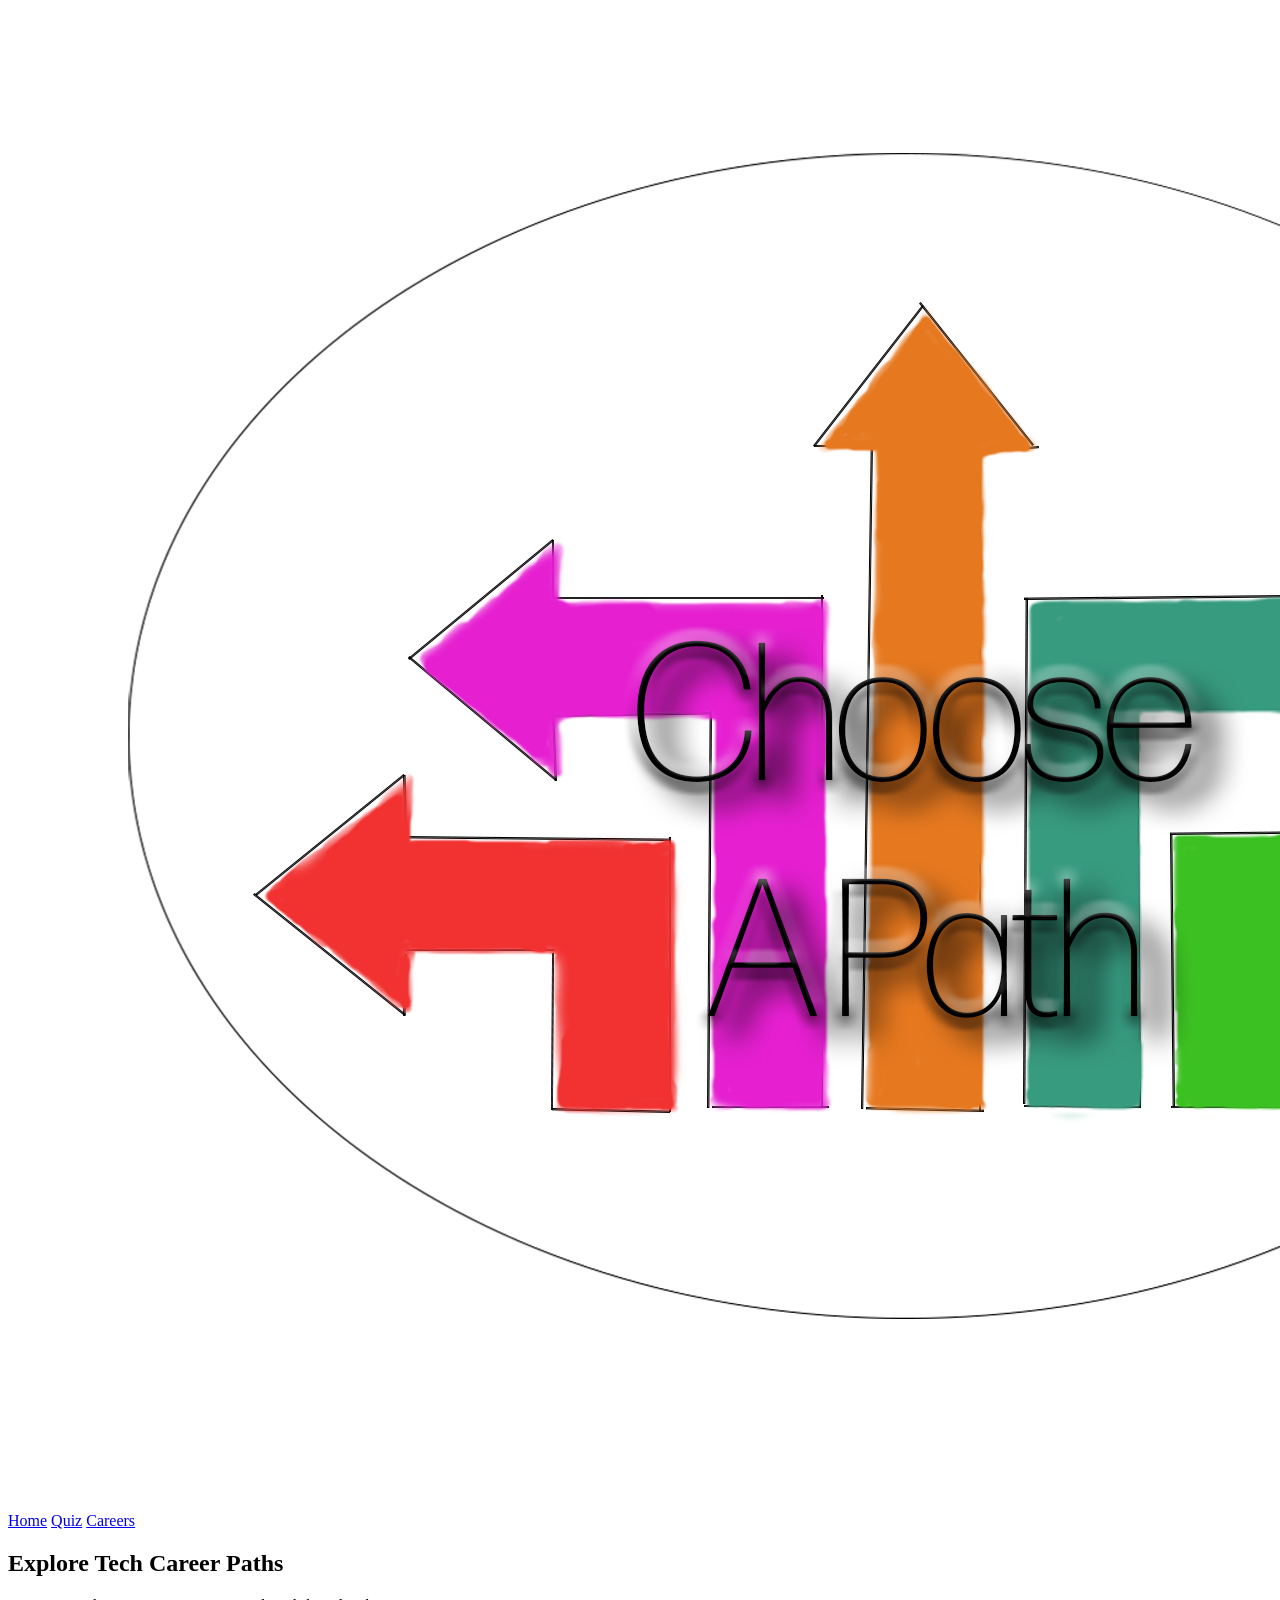
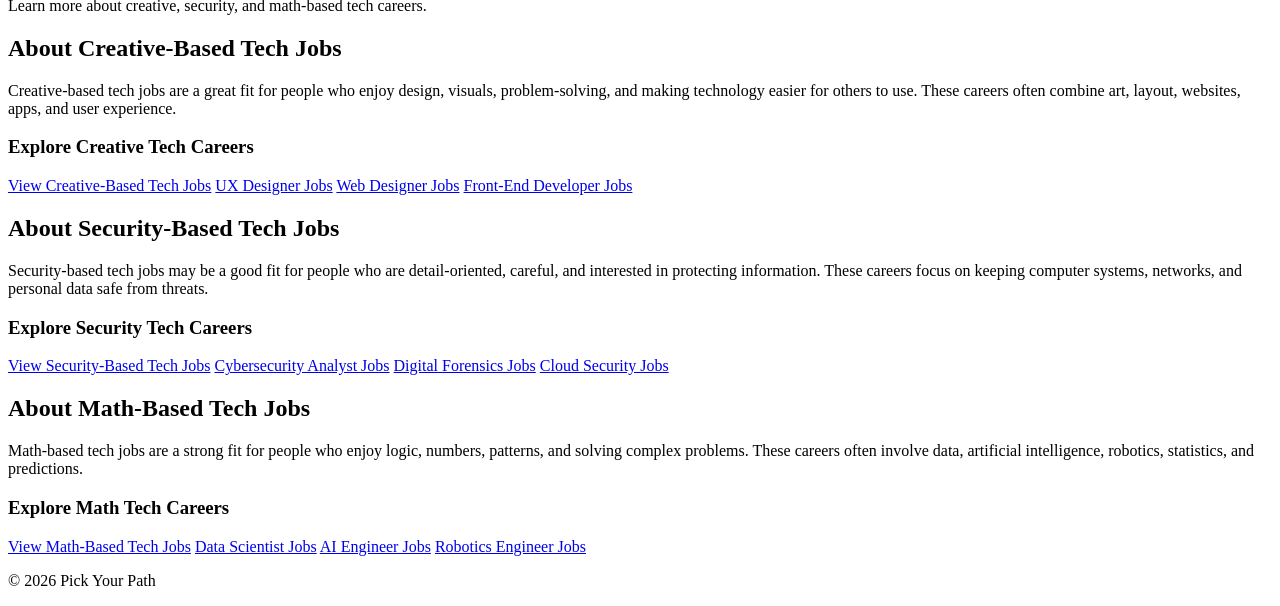
==== careers.html @ 45654f14 "Add files via upload" ====
<!DOCTYPE html>
<html lang="en">
<head>
    <meta charset="UTF-8">
    <meta name="viewport" content="width=device-width, initial-scale=1.0">
    <title>Career Paths</title>
    <link rel="stylesheet" href="PickYourPath.css">
</head>

<body>

<header>
    <img src="logo.png" alt="Pick Your Path Logo" class="logo">

    <nav>
        <a href="index.html">Home</a>
        <a href="quiz.html">Quiz</a>
        <a href="careers.html">Careers</a>
    </nav>
</header>

<section class="careers-hero">
    <h1>Explore Tech Career Paths</h1>
    <p>Learn more about creative, security, and math-based tech careers.</p>
</section>

<main class="careers-page">

    <section class="career-info creative-info">
        <h2>About Creative-Based Tech Jobs</h2>
        <p>
            Creative-based tech jobs are a great fit for people who enjoy design,
            visuals, problem-solving, and making technology easier for others to use.
            These careers often combine art, layout, websites, apps, and user experience.
        </p>

        <div class="career-links">
            <h3>Explore Creative Tech Careers</h3>
            <a href="https://www.artfuly.com/design-resources/creative-careers-in-tech-an-experts-advice" target="_blank">View Creative-Based Tech Jobs</a>
            <a href="https://ixdf.org/literature/article/ux-roles-ultimate-guide" target="_blank">UX Designer Jobs</a>
            <a href="https://www.computerscience.org/careers/web-design/" target="_blank">Web Designer Jobs</a>
            <a href="https://www.careerexplorer.com/careers/front-end-developer/" target="_blank">Front-End Developer Jobs</a>
        </div>
    </section>

    <section class="career-info security-info">
        <h2>About Security-Based Tech Jobs</h2>
        <p>
            Security-based tech jobs may be a good fit for people who are detail-oriented,
            careful, and interested in protecting information. These careers focus on keeping
            computer systems, networks, and personal data safe from threats.
        </p>

        <div class="career-links">
            <h3>Explore Security Tech Careers</h3>
            <a href="https://www.snhu.edu/about-us/newsroom/stem/cyber-security-roles" target="_blank">View Security-Based Tech Jobs</a>
            <a href="https://www.bls.gov/ooh/computer-and-information-technology/information-security-analysts.htm" target="_blank">Cybersecurity Analyst Jobs</a>
            <a href="https://www.gmercyu.edu/academics/learn/computer-forensics-career-guide" target="_blank">Digital Forensics Jobs</a>
            <a href="https://www.franklin.edu/career-guide/information-security-analysts/what-do-cloud-security-engineers-do" target="_blank">Cloud Security Jobs</a>
        </div>
    </section>

    <section class="career-info math-info">
        <h2>About Math-Based Tech Jobs</h2>
        <p>
            Math-based tech jobs are a strong fit for people who enjoy logic, numbers,
            patterns, and solving complex problems. These careers often involve data,
            artificial intelligence, robotics, statistics, and predictions.
        </p>

        <div class="career-links">
            <h3>Explore Math Tech Careers</h3>
            <a href="https://www.98thpercentile.com/blog/innovative-technology-math-careers-top-math-tech-jobs-to-pursue" target="_blank">View Math-Based Tech Jobs</a>
            <a href="https://www.bls.gov/ooh/math/data-scientists.htm" target="_blank">Data Scientist Jobs</a>
            <a href="https://365datascience.com/career-advice/career-guides/ai-engineer-job-outlook-2025/" target="_blank">AI Engineer Jobs</a>
            <a href="https://www.roboticscareer.org/" target="_blank">Robotics Engineer Jobs</a>
        </div>
    </section>

</main>

<footer>
    <p>&copy; 2026 Pick Your Path</p>
</footer>

</body>
</html>
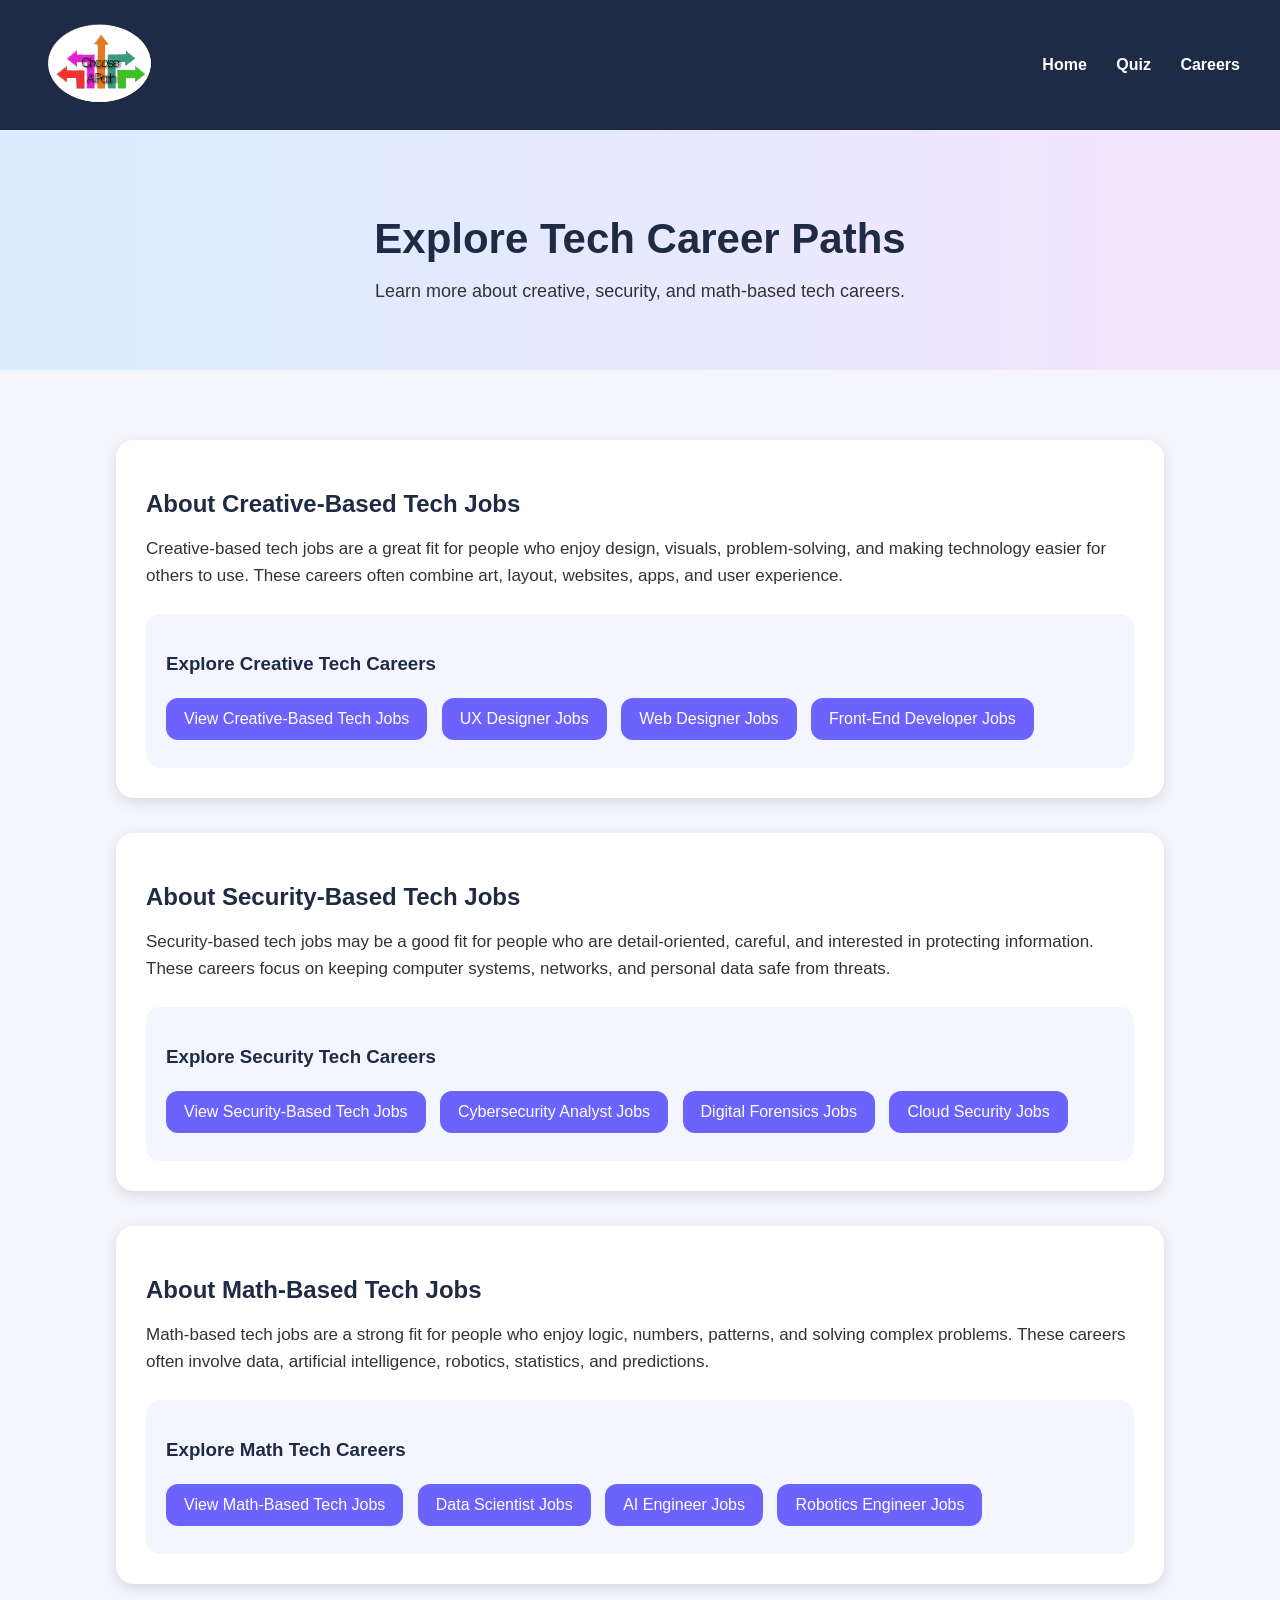
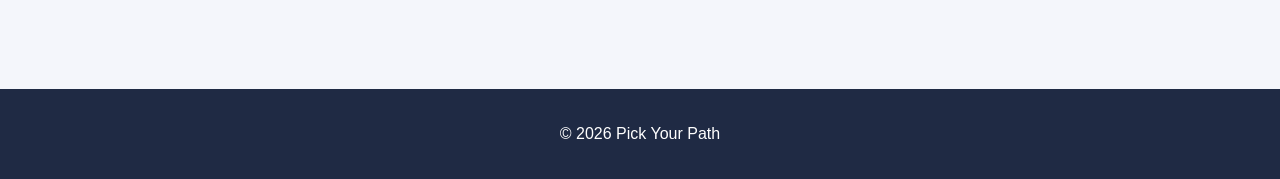
==== commit 9c53c497: "Fix casing of CSS file reference" ====
--- a/careers.html
+++ b/careers.html
@@ -4,7 +4,7 @@
     <meta charset="UTF-8">
     <meta name="viewport" content="width=device-width, initial-scale=1.0">
     <title>Career Paths</title>
-    <link rel="stylesheet" href="PickYourPath.css">
+    <link rel="stylesheet" href="PickYourPath.Css">
 </head>
 
 <body>
--- a/PickYourPath.Css
+++ b/PickYourPath.Css
@@ -0,0 +1,271 @@
+
+* {
+  box-sizing: border-box;
+}
+
+body {
+  margin: 0;
+  font-family: Arial, Helvetica, sans-serif;
+  background-color: #f4f6fb;
+  color: #222;
+}
+
+/* HEADER */
+header {
+  background-color: #1f2a44;
+  display: flex;
+  align-items: center;
+  justify-content: space-between;
+  padding: 15px 40px;
+}
+
+.logo {
+  width: 130px;
+  height: auto;
+}
+
+nav a {
+  color: white;
+  text-decoration: none;
+  margin-left: 25px;
+  font-weight: bold;
+}
+
+nav a:hover {
+  color: #9fd3ff;
+}
+
+/* BANNER (FIXED) */
+.hero {
+  height: 500px;
+  overflow: hidden;
+}
+
+.hero img {
+  width: 100%;
+  height: 100%;
+  object-fit: cover;
+  object-position: bottom;
+  display: block;
+}
+
+/* MAIN */
+main {
+  max-width: 1100px;
+  margin: auto;
+  padding: 30px 20px;
+}
+
+/* INTRO */
+.intro {
+  text-align: center;
+  background-color: white;
+  padding: 35px;
+  border-radius: 15px;
+  box-shadow: 0 4px 12px rgba(0,0,0,0.1);
+  margin-bottom: 40px;
+}
+
+.intro h1 {
+  color: #1f2a44;
+}
+
+.intro p {
+  line-height: 1.6;
+}
+
+/* QUIZ BUTTON */
+.intro a img {
+  width: 230px;
+  height: auto;
+  margin-top: 15px;
+  cursor: pointer;
+  transition: transform 0.3s ease;
+}
+
+.intro a img:hover {
+  transform: scale(1.05);
+}
+
+/* SECTIONS */
+.career-section {
+  text-align: center;
+  margin-bottom: 50px;
+}
+
+.career-section h2 {
+  color: #1f2a44;
+  margin-bottom: 25px;
+}
+
+/* CARD CONTAINER */
+.card-container {
+  display: grid;
+  grid-template-columns: repeat(3, 1fr);
+  justify-content: space-between;
+  gap: 25px;
+  flex-wrap: wrap;
+  width: 100%;
+}
+
+/* CARD */
+.career-card {
+  background-color: white;
+  flex: 1;
+  min-width: 250px;
+  max-width: 350px;
+ padding: 20px;
+  border-radius: 15px;
+  box-shadow: 0 4px 12px rgba(0,0,0,0.12);
+  transition: transform 0.3s ease;
+  overflow: hidden;
+}
+
+.career-card:hover {
+  transform: translateY(-5px);
+}
+
+/* CARD IMAGES */
+.career-card img {
+  width: 90%;
+  height: auto;
+  object-fit: contain;
+  border-radius: 12px;
+}
+
+/* CATEGORY BUTTONS */
+.career-section > a img {
+  width: 240px;
+  height: auto;
+  margin-top: 20px;
+  cursor: pointer;
+  transition: transform 0.3s ease;
+}
+
+.career-section > a img:hover {
+  transform: scale(1.05);
+}
+
+/* FOOTER */
+footer {
+  background-color: #1f2a44;
+  color: white;
+  text-align: center;
+  padding: 20px;
+  margin-top: 40px;
+}
+
+
+/*RESULTS BUTTON */
+.results-btn{
+  width: 230px;
+  height: auto;
+  margin-top: 15px;
+  cursor: pointer;
+  transition: transform 0.3s ease;
+  display:block;
+  margin-left: auto;
+  margin-right: auto;
+}
+.results-btn:hover{
+transform: scale(1.05)
+}
+
+.quiz-hero img {
+width: 100%;
+height: 600px;;
+object-fit: cover;
+border-radius: 12px}
+
+.careers-hero {
+    text-align: center;
+    padding: 50px 20px;
+    background: linear-gradient(to right, #d9ecff, #f4e6ff);
+}
+
+.careers-hero h1 {
+    color: #1f2a44;
+    font-size: 42px;
+    margin-bottom: 10px;
+}
+
+.careers-hero p {
+    color: #333;
+    font-size: 18px;
+}
+
+.careers-page {
+    width: 85%;
+    margin: 40px auto;
+}
+
+.career-info {
+    background-color: white;
+    padding: 30px;
+    margin-bottom: 35px;
+    border-radius: 18px;
+    box-shadow: 0 4px 14px rgba(0,0,0,0.12);
+}
+
+.career-info h2 {
+    color: #1f2a44;
+    margin-bottom: 15px;
+}
+
+.career-info p {
+    font-size: 17px;
+    line-height: 1.6;
+    color: #333;
+}
+
+.career-links {
+    margin-top: 25px;
+    padding: 20px;
+    border-radius: 14px;
+    background-color: #f3f6ff;
+}
+
+.career-links h3 {
+    color: #1f2a44;
+    margin-bottom: 15px;
+}
+
+.career-links a {
+    display: inline-block;
+    margin: 8px 10px 8px 0;
+    padding: 12px 18px;
+    background-color: #6c63ff;
+    color: white;
+    text-decoration: none;
+    border-radius: 12px;
+    transition: transform 0.3s ease, background-color 0.3s ease;
+}
+
+.career-links a:hover {
+    background-color: #5148d9;
+    transform: scale(1.05);
+}
+img {
+  max-width: 100%;
+  height: auto;
+}
+
+.logo {
+  width: 140px;
+  height: auto;
+}
+
+.hero img {
+  width: 100%;
+  max-height: 300px;
+  object-fit: contain;
+  display: block;
+}
+
+.career-card img,
+.card img,
+main img {
+  width: 180px;
+  height: auto;
+}
+
